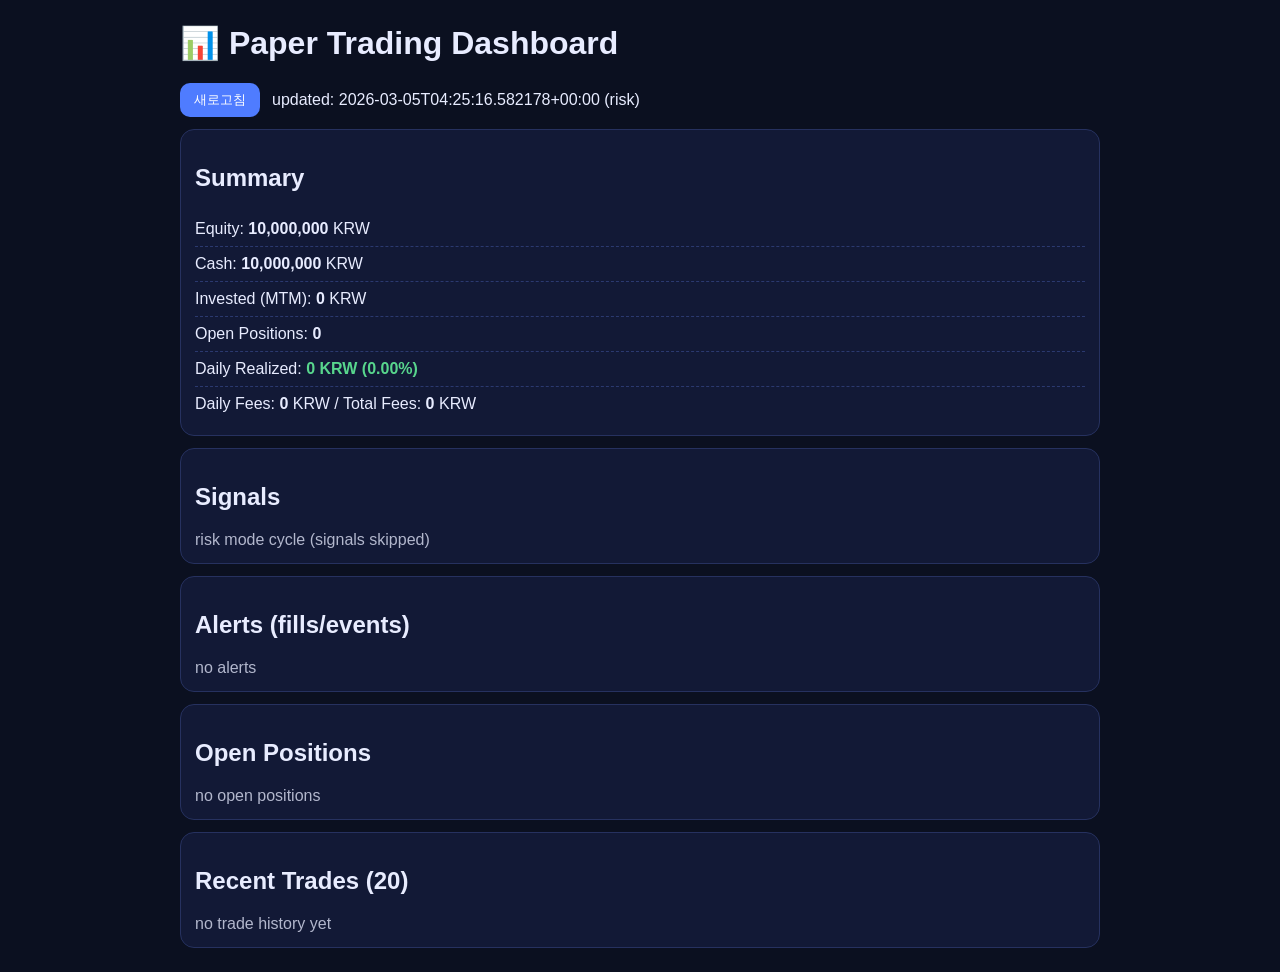
==== dashboard/index.html @ 4b60f500 "feat: initialize paper trading engine dashboard" ====
<!doctype html>
<html lang="ko">
<head>
  <meta charset="utf-8" />
  <meta name="viewport" content="width=device-width, initial-scale=1" />
  <title>Paper Trading Dashboard</title>
  <link rel="stylesheet" href="styles.css" />
</head>
<body>
  <main>
    <h1>📊 Paper Trading Dashboard</h1>
    <div class="row">
      <button id="refreshBtn">새로고침</button>
      <span id="updatedAt">-</span>
    </div>

    <section class="card" id="summary"></section>
    <section class="card">
      <h2>Signals</h2>
      <div id="signals"></div>
    </section>
    <section class="card">
      <h2>Alerts (fills/events)</h2>
      <div id="alerts"></div>
    </section>
    <section class="card">
      <h2>Open Positions</h2>
      <div id="positions"></div>
    </section>
    <section class="card">
      <h2>Recent Trades (20)</h2>
      <div id="trades"></div>
    </section>
  </main>
  <script src="app.js"></script>
</body>
</html>
---- dashboard/styles.css ----
body{font-family:-apple-system,BlinkMacSystemFont,'Segoe UI',sans-serif;background:#0b1020;color:#e8ecff;margin:0}
main{max-width:920px;margin:24px auto;padding:0 16px}
.row{display:flex;gap:12px;align-items:center;margin-bottom:12px}
button{background:#4f7cff;color:#fff;border:none;border-radius:10px;padding:8px 14px;cursor:pointer}
.card{background:#121936;border:1px solid #26315f;border-radius:14px;padding:14px;margin:12px 0}
.item{padding:8px 0;border-bottom:1px dashed #2b396f}
.item:last-child{border-bottom:none}
.muted{opacity:.75}
.good{color:#58d68d}.bad{color:#ff7675}
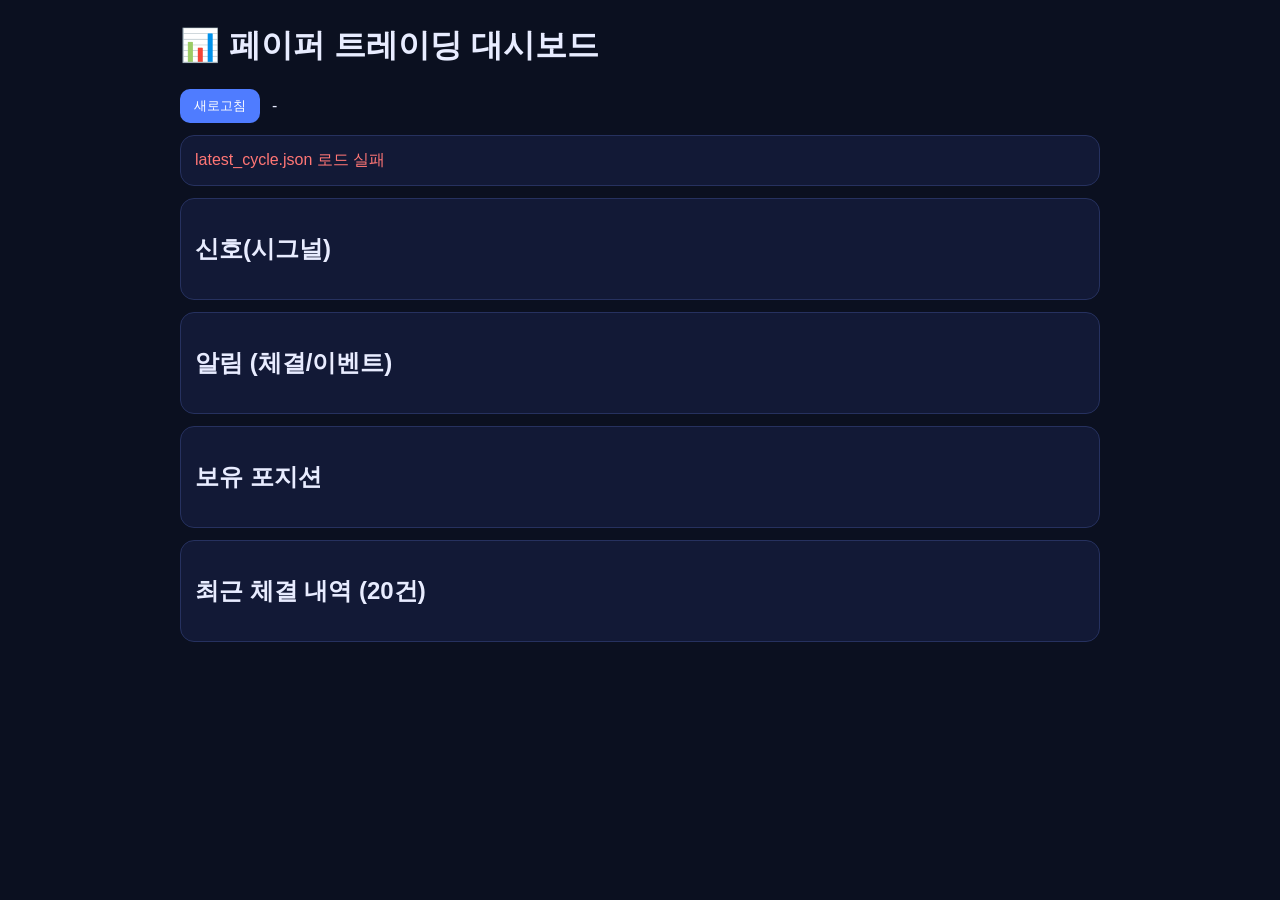
==== commit 91f9dbfb: "feat: localize dashboard labels to Korean" ====
--- a/dashboard/index.html
+++ b/dashboard/index.html
@@ -3,12 +3,12 @@
 <head>
   <meta charset="utf-8" />
   <meta name="viewport" content="width=device-width, initial-scale=1" />
-  <title>Paper Trading Dashboard</title>
+  <title>페이퍼 트레이딩 대시보드</title>
   <link rel="stylesheet" href="styles.css" />
 </head>
 <body>
   <main>
-    <h1>📊 Paper Trading Dashboard</h1>
+    <h1>📊 페이퍼 트레이딩 대시보드</h1>
     <div class="row">
       <button id="refreshBtn">새로고침</button>
       <span id="updatedAt">-</span>
@@ -16,19 +16,19 @@
 
     <section class="card" id="summary"></section>
     <section class="card">
-      <h2>Signals</h2>
+      <h2>신호(시그널)</h2>
       <div id="signals"></div>
     </section>
     <section class="card">
-      <h2>Alerts (fills/events)</h2>
+      <h2>알림 (체결/이벤트)</h2>
       <div id="alerts"></div>
     </section>
     <section class="card">
-      <h2>Open Positions</h2>
+      <h2>보유 포지션</h2>
       <div id="positions"></div>
     </section>
     <section class="card">
-      <h2>Recent Trades (20)</h2>
+      <h2>최근 체결 내역 (20건)</h2>
       <div id="trades"></div>
     </section>
   </main>
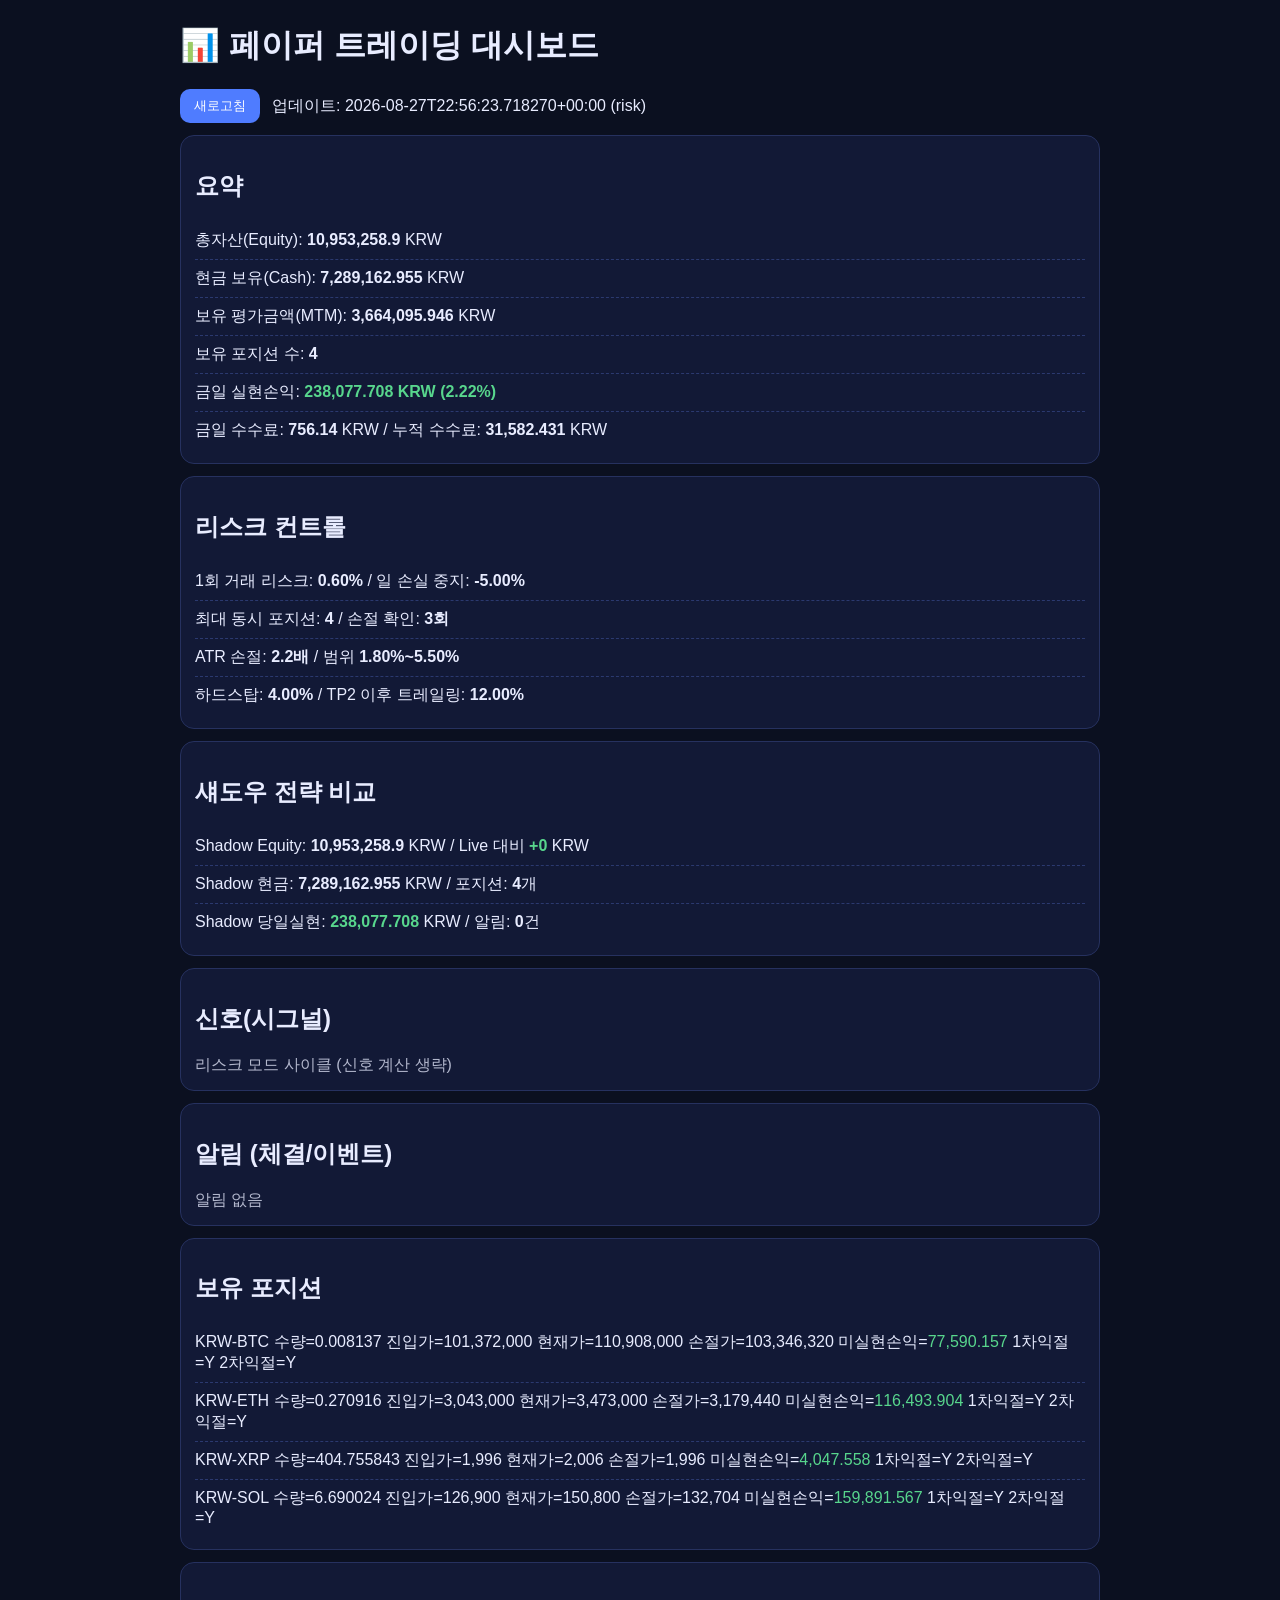
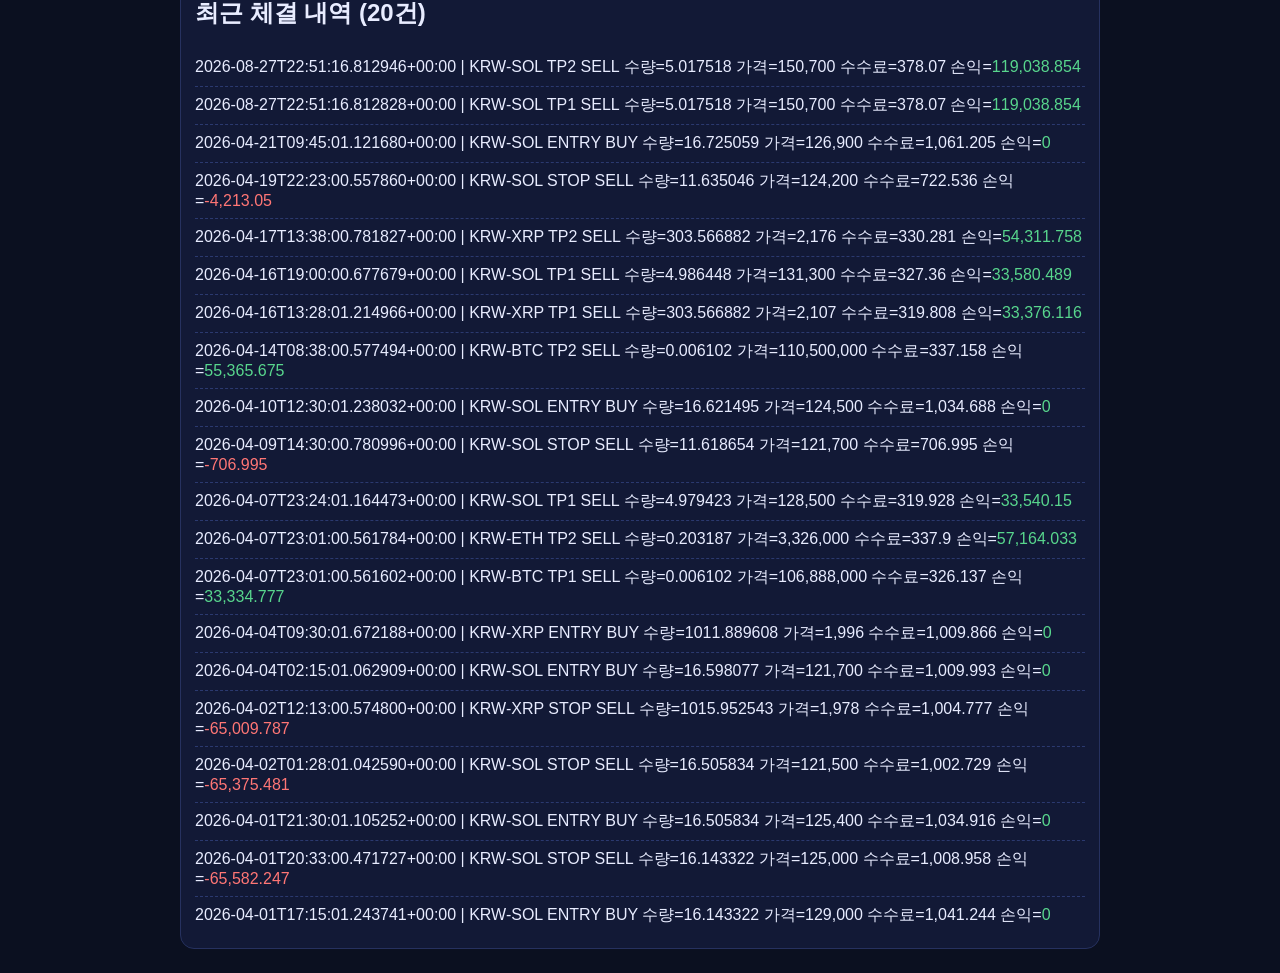
==== commit 6f6ea965: "feat: revive paper trading engine" ====
--- a/dashboard/index.html
+++ b/dashboard/index.html
@@ -15,6 +15,14 @@
     </div>
 
     <section class="card" id="summary"></section>
+    <section class="card">
+      <h2>리스크 컨트롤</h2>
+      <div id="riskControls"></div>
+    </section>
+    <section class="card">
+      <h2>섀도우 전략 비교</h2>
+      <div id="shadow"></div>
+    </section>
     <section class="card">
       <h2>신호(시그널)</h2>
       <div id="signals"></div>
